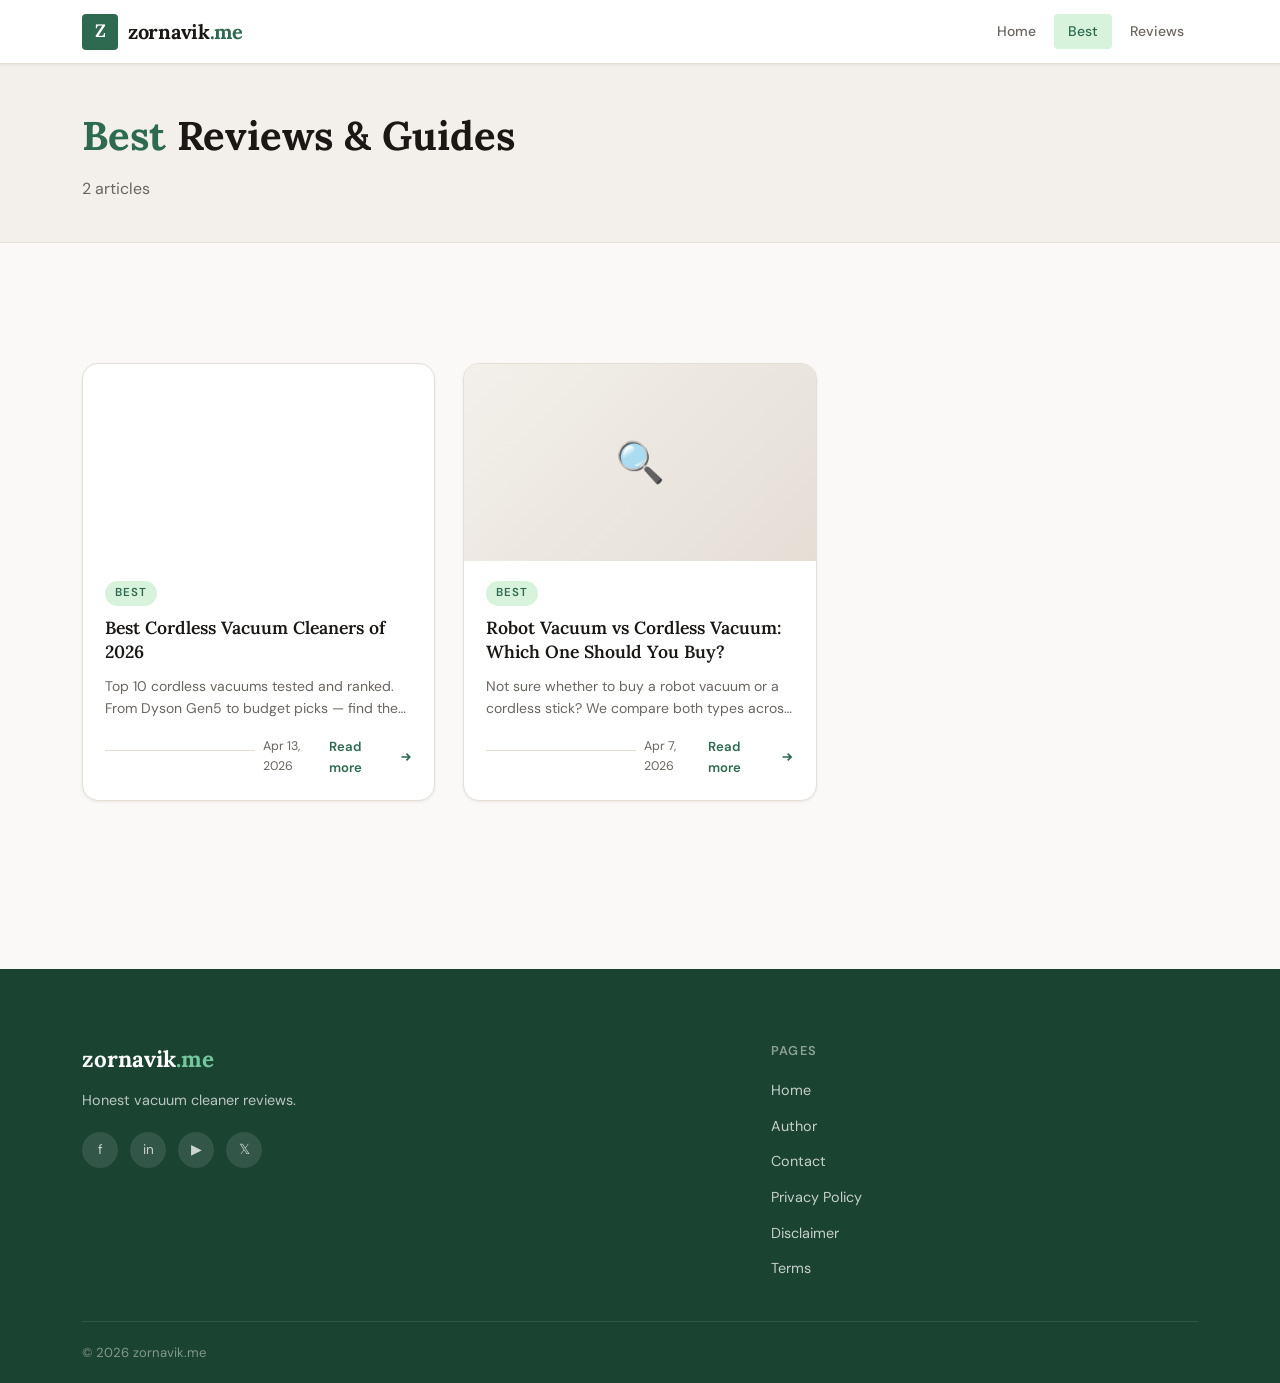
==== best/index.html @ 0a42aa4b "Add files via upload" ====
<!DOCTYPE html>
<html lang="en">
<head>
  <meta charset="UTF-8">
  <meta name="viewport" content="width=device-width, initial-scale=1.0">
  <title>Best Vacuum Reviews — Zornavik</title>
  <meta name="description" content="Browse all 'Best' vacuum cleaner picks and guides on Zornavik.me.">
  <link rel="canonical" href="https://zornavik.me/best/">
  <link rel="icon" href="/images/favicon.ico" type="image/x-icon">
  <link rel="stylesheet" href="/css/style.css">
</head>
<body class="page-category" data-category="best">
  <header id="site-header">
    <div class="container header-inner">
      <a href="/" class="site-logo"><div class="logo-icon">Z</div><span class="logo-text">zornavik<span>.me</span></span></a>
      <nav class="main-nav"><a href="/">Home</a></nav>
      <button class="nav-toggle" id="nav-toggle" aria-label="Toggle menu" aria-expanded="false">
        <svg viewBox="0 0 24 24" fill="none" stroke="currentColor" stroke-width="2"><path d="M3 6h18M3 12h18M3 18h18"/></svg>
      </button>
    </div>
  </header>
  <nav class="mobile-nav" id="mobile-nav"><a href="/">Home</a></nav>

  <main>
    <section class="category-hero">
      <div class="container">
        <h1 id="category-title">Best <span>Vacuum Picks</span></h1>
        <p><span id="category-count"></span></p>
      </div>
    </section>
    <section class="posts-section">
      <div class="container">
        <div class="loading-state" id="loading-indicator"><div class="spinner"></div></div>
        <div id="posts-container"></div>
        <nav id="pagination"></nav>
      </div>
    </section>
  </main>

  <footer id="site-footer">
    <div class="container">
      <div class="footer-grid">
        <div class="footer-brand">
          <span class="logo-text">zornavik<span>.me</span></span>
          <p>Honest vacuum cleaner reviews.</p>
          <div class="social-icons">
            <a href="https://facebook.com/zornavik.me" rel="noopener">f</a>
            <a href="https://instagram.com/zornavik.me" rel="noopener">in</a>
            <a href="https://youtube.com/@zornavikme" rel="noopener">▶</a>
            <a href="https://twitter.com/zornavikme" rel="noopener">𝕏</a>
          </div>
        </div>
        <div class="footer-links">
          <h4>Pages</h4>
          <ul>
            <li><a href="/">Home</a></li>
            <li><a href="/author/">Author</a></li>
            <li><a href="/contact/">Contact</a></li>
            <li><a href="/privacy-policy/">Privacy Policy</a></li>
            <li><a href="/disclaimer/">Disclaimer</a></li>
            <li><a href="/terms/">Terms</a></li>
          </ul>
        </div>
      </div>
      <div class="footer-bottom"><p>© <span id="footer-year"></span> zornavik.me</p></div>
    </div>
  </footer>
  <script src="/js/main.js"></script>
  <script>
    document.getElementById("footer-year").textContent = new Date().getFullYear();
    const observer = new MutationObserver(() => {
      const ind = document.getElementById("loading-indicator");
      if (ind) ind.style.display = "none";
    });
    const pc = document.getElementById("posts-container");
    if (pc) observer.observe(pc, { childList: true });
  </script>
</body>
</html>
---- css/style.css ----
/* ============================================================
   ZORNAVIK.ME — Main Stylesheet
   Font: Lora (body/blog) + DM Sans (UI/nav)
   Color: Warm neutral base, deep forest green accent
   ============================================================ */

@import url('https://fonts.googleapis.com/css2?family=Lora:ital,wght@0,400;0,500;0,600;0,700;1,400;1,500&family=DM+Sans:wght@300;400;500;600;700&display=swap');

/* ── CSS Variables ── */
:root {
  --color-bg:         #faf9f7;
  --color-bg-alt:     #f3f0eb;
  --color-surface:    #ffffff;
  --color-border:     #e4ded5;
  --color-text:       #1a1714;
  --color-text-muted: #6b6560;
  --color-accent:     #2d6a4f;
  --color-accent-dark:#1b4332;
  --color-accent-soft:#d8f3dc;
  --color-link:       #2d6a4f;
  --color-link-hover: #1b4332;

  --font-ui:    'DM Sans', sans-serif;
  --font-body:  'Lora', Georgia, serif;

  --radius-sm:  4px;
  --radius-md:  8px;
  --radius-lg:  16px;

  --shadow-sm:  0 1px 3px rgba(0,0,0,0.07);
  --shadow-md:  0 4px 16px rgba(0,0,0,0.09);
  --shadow-lg:  0 8px 32px rgba(0,0,0,0.12);

  --container:  1180px;
  --gap:        clamp(16px, 3vw, 32px);

  --nav-h:      64px;
}

/* ── Reset ── */
*, *::before, *::after { box-sizing: border-box; margin: 0; padding: 0; }
html { scroll-behavior: smooth; -webkit-text-size-adjust: 100%; }
body {
  font-family: var(--font-ui);
  background: var(--color-bg);
  color: var(--color-text);
  line-height: 1.6;
  font-size: 16px;
  -webkit-font-smoothing: antialiased;
}
img { max-width: 100%; height: auto; display: block; }
a { color: var(--color-link); text-decoration: none; }
a:hover { color: var(--color-link-hover); }

/* ── Container ── */
.container {
  width: 100%;
  max-width: var(--container);
  margin-inline: auto;
  padding-inline: var(--gap);
}

/* ============================================================
   HEADER / NAV
   ============================================================ */
#site-header {
  position: sticky;
  top: 0;
  z-index: 1000;
  background: var(--color-surface);
  border-bottom: 1px solid var(--color-border);
  height: var(--nav-h);
  box-shadow: var(--shadow-sm);
}

.header-inner {
  display: flex;
  align-items: center;
  justify-content: space-between;
  height: 100%;
}

/* Logo */
.site-logo {
  display: flex;
  align-items: center;
  gap: 10px;
  text-decoration: none;
  flex-shrink: 0;
}
.site-logo .logo-icon {
  width: 36px;
  height: 36px;
  background: var(--color-accent);
  border-radius: var(--radius-sm);
  display: flex;
  align-items: center;
  justify-content: center;
  color: #fff;
  font-size: 18px;
  font-family: var(--font-body);
  font-weight: 700;
  letter-spacing: -1px;
}
.site-logo .logo-text {
  font-family: var(--font-body);
  font-size: 1.25rem;
  font-weight: 700;
  color: var(--color-text);
  letter-spacing: -0.3px;
}
.site-logo .logo-text span {
  color: var(--color-accent);
}

/* Nav */
.main-nav {
  display: flex;
  align-items: center;
  gap: 4px;
}
.main-nav a {
  font-family: var(--font-ui);
  font-size: 0.875rem;
  font-weight: 500;
  color: var(--color-text-muted);
  padding: 6px 14px;
  border-radius: var(--radius-sm);
  transition: color 0.2s, background 0.2s;
  text-transform: capitalize;
  white-space: nowrap;
}
.main-nav a:hover,
.main-nav a.active {
  color: var(--color-accent);
  background: var(--color-accent-soft);
}

/* Mobile hamburger */
.nav-toggle {
  display: none;
  background: none;
  border: none;
  cursor: pointer;
  padding: 6px;
  color: var(--color-text);
}
.nav-toggle svg { width: 22px; height: 22px; }

/* Mobile nav overlay */
.mobile-nav {
  display: none;
  position: fixed;
  inset: var(--nav-h) 0 0 0;
  background: var(--color-surface);
  z-index: 999;
  padding: 24px var(--gap);
  flex-direction: column;
  gap: 4px;
  border-top: 1px solid var(--color-border);
  animation: slideDown 0.25s ease;
}
.mobile-nav.open { display: flex; }
.mobile-nav a {
  font-size: 1rem;
  font-weight: 500;
  color: var(--color-text);
  padding: 12px 16px;
  border-radius: var(--radius-md);
  transition: background 0.2s, color 0.2s;
  text-transform: capitalize;
}
.mobile-nav a:hover { background: var(--color-accent-soft); color: var(--color-accent); }

@keyframes slideDown {
  from { opacity: 0; transform: translateY(-8px); }
  to   { opacity: 1; transform: translateY(0); }
}

/* ============================================================
   HOME PAGE
   ============================================================ */

/* Hero */
.home-hero {
  background: linear-gradient(135deg, var(--color-accent-dark) 0%, var(--color-accent) 100%);
  padding: clamp(48px, 8vw, 96px) 0 clamp(40px, 7vw, 80px);
  color: #fff;
  text-align: center;
  position: relative;
  overflow: hidden;
}
.home-hero::before {
  content: '';
  position: absolute;
  inset: 0;
  background: url("data:image/svg+xml,%3Csvg width='60' height='60' viewBox='0 0 60 60' xmlns='http://www.w3.org/2000/svg'%3E%3Cg fill='none' fill-rule='evenodd'%3E%3Cg fill='%23ffffff' fill-opacity='0.04'%3E%3Cpath d='M36 34v-4h-2v4h-4v2h4v4h2v-4h4v-2h-4zm0-30V0h-2v4h-4v2h4v4h2V6h4V4h-4zM6 34v-4H4v4H0v2h4v4h2v-4h4v-2H6zM6 4V0H4v4H0v2h4v4h2V6h4V4H6z'/%3E%3C/g%3E%3C/g%3E%3C/svg%3E");
}
.home-hero h1 {
  font-family: var(--font-body);
  font-size: clamp(2rem, 5vw, 3.25rem);
  font-weight: 700;
  line-height: 1.2;
  margin-bottom: 16px;
  position: relative;
}
.home-hero p {
  font-size: clamp(1rem, 2vw, 1.2rem);
  opacity: 0.88;
  max-width: 560px;
  margin: 0 auto;
  position: relative;
  line-height: 1.65;
}

/* Posts grid section */
.posts-section {
  padding: clamp(40px, 6vw, 72px) 0;
}
.section-header {
  display: flex;
  align-items: center;
  justify-content: space-between;
  margin-bottom: 32px;
  flex-wrap: wrap;
  gap: 12px;
}
.section-title {
  font-family: var(--font-body);
  font-size: 1.6rem;
  font-weight: 600;
  color: var(--color-text);
}
.section-title span {
  color: var(--color-accent);
}

/* Post cards grid */
.posts-grid {
  display: grid;
  grid-template-columns: repeat(3, 1fr);
  gap: 28px;
}

.post-card {
  background: var(--color-surface);
  border-radius: var(--radius-lg);
  overflow: hidden;
  border: 1px solid var(--color-border);
  box-shadow: var(--shadow-sm);
  transition: transform 0.25s ease, box-shadow 0.25s ease;
  display: flex;
  flex-direction: column;
}
.post-card:hover {
  transform: translateY(-4px);
  box-shadow: var(--shadow-lg);
}
.post-card .card-img {
  width: 100%;
  aspect-ratio: 16/9;
  object-fit: cover;
  background: var(--color-bg-alt);
}
.post-card .card-img-placeholder {
  width: 100%;
  aspect-ratio: 16/9;
  background: linear-gradient(135deg, var(--color-bg-alt), var(--color-border));
  display: flex;
  align-items: center;
  justify-content: center;
  color: var(--color-text-muted);
  font-size: 2.5rem;
}
.post-card .card-body {
  padding: 20px 22px 22px;
  display: flex;
  flex-direction: column;
  flex: 1;
}
.post-card .card-category {
  display: inline-block;
  font-size: 0.72rem;
  font-weight: 600;
  letter-spacing: 0.08em;
  text-transform: uppercase;
  color: var(--color-accent);
  background: var(--color-accent-soft);
  padding: 3px 10px;
  border-radius: 20px;
  margin-bottom: 10px;
  width: fit-content;
}
.post-card h2, .post-card .card-title {
  font-family: var(--font-body);
  font-size: 1.1rem;
  font-weight: 600;
  line-height: 1.4;
  color: var(--color-text);
  margin-bottom: 10px;
  flex: 1;
}
.post-card h2 a { color: inherit; }
.post-card h2 a:hover { color: var(--color-accent); }
.post-card .card-excerpt {
  font-size: 0.875rem;
  color: var(--color-text-muted);
  line-height: 1.6;
  margin-bottom: 16px;
  display: -webkit-box;
  -webkit-line-clamp: 2;
  -webkit-box-orient: vertical;
  overflow: hidden;
}
.post-card .card-meta {
  font-size: 0.78rem;
  color: var(--color-text-muted);
  display: flex;
  align-items: center;
  gap: 8px;
  margin-top: auto;
}
.post-card .card-meta::before {
  content: '';
  display: block;
  height: 1px;
  background: var(--color-border);
  width: 100%;
  margin-bottom: 12px;
}
.post-card .card-meta-row {
  display: flex;
  justify-content: space-between;
  width: 100%;
  align-items: center;
}

/* Read more button */
.btn-read-more {
  display: inline-flex;
  align-items: center;
  gap: 6px;
  font-size: 0.82rem;
  font-weight: 600;
  color: var(--color-accent);
  text-decoration: none;
  transition: gap 0.2s;
}
.btn-read-more:hover { gap: 10px; color: var(--color-accent-dark); }
.btn-read-more svg { width: 14px; height: 14px; }

/* Pagination */
.pagination {
  display: flex;
  justify-content: center;
  align-items: center;
  gap: 8px;
  margin-top: 48px;
  flex-wrap: wrap;
}
.pagination a,
.pagination span {
  display: flex;
  align-items: center;
  justify-content: center;
  min-width: 40px;
  height: 40px;
  padding: 0 12px;
  border-radius: var(--radius-md);
  font-size: 0.875rem;
  font-weight: 500;
  border: 1px solid var(--color-border);
  background: var(--color-surface);
  color: var(--color-text-muted);
  transition: all 0.2s;
}
.pagination a:hover { border-color: var(--color-accent); color: var(--color-accent); }
.pagination .active {
  background: var(--color-accent);
  border-color: var(--color-accent);
  color: #fff;
}
.pagination .disabled { opacity: 0.4; pointer-events: none; }

/* Empty state */
.no-posts {
  text-align: center;
  padding: 64px 0;
  color: var(--color-text-muted);
}
.no-posts h3 { font-size: 1.3rem; margin-bottom: 8px; }

/* ============================================================
   FOOTER
   ============================================================ */
#site-footer {
  background: var(--color-accent-dark);
  color: rgba(255,255,255,0.85);
  padding: clamp(40px, 6vw, 72px) 0 0;
  margin-top: clamp(48px, 8vw, 96px);
}
.footer-grid {
  display: grid;
  grid-template-columns: 1.5fr 1fr;
  gap: 48px;
  padding-bottom: 40px;
  border-bottom: 1px solid rgba(255,255,255,0.1);
}
.footer-brand .logo-text {
  font-family: var(--font-body);
  font-size: 1.4rem;
  font-weight: 700;
  color: #fff;
  display: block;
  margin-bottom: 12px;
}
.footer-brand .logo-text span { color: #74c69d; }
.footer-brand p {
  font-size: 0.9rem;
  line-height: 1.65;
  color: rgba(255,255,255,0.7);
  max-width: 340px;
}
.footer-links h4 {
  font-size: 0.8rem;
  font-weight: 600;
  letter-spacing: 0.1em;
  text-transform: uppercase;
  color: rgba(255,255,255,0.5);
  margin-bottom: 16px;
}
.footer-links ul { list-style: none; }
.footer-links li + li { margin-top: 10px; }
.footer-links a {
  color: rgba(255,255,255,0.75);
  font-size: 0.9rem;
  transition: color 0.2s;
}
.footer-links a:hover { color: #74c69d; }

/* Social icons */
.social-icons {
  display: flex;
  gap: 12px;
  margin-top: 20px;
}
.social-icons a {
  width: 36px;
  height: 36px;
  border-radius: 50%;
  background: rgba(255,255,255,0.1);
  display: flex;
  align-items: center;
  justify-content: center;
  color: rgba(255,255,255,0.75);
  font-size: 0.85rem;
  transition: background 0.2s, color 0.2s;
}
.social-icons a:hover { background: #74c69d; color: var(--color-accent-dark); }

.footer-bottom {
  padding: 20px 0;
  display: flex;
  justify-content: space-between;
  align-items: center;
  flex-wrap: wrap;
  gap: 12px;
}
.footer-bottom p { font-size: 0.82rem; color: rgba(255,255,255,0.45); }
.footer-bottom a { color: rgba(255,255,255,0.55); transition: color 0.2s; }
.footer-bottom a:hover { color: #74c69d; }

/* ============================================================
   BLOG POST PAGE
   ============================================================ */
.blog-layout {
  padding: clamp(32px, 5vw, 64px) 0 clamp(48px, 8vw, 96px);
}
.blog-layout .container {
  max-width: 820px;
}

/* Blog meta header */
.blog-post-header {
  margin-bottom: 36px;
}
.blog-post-header .post-category-link {
  display: inline-block;
  font-size: 0.75rem;
  font-weight: 600;
  letter-spacing: 0.08em;
  text-transform: uppercase;
  color: var(--color-accent);
  background: var(--color-accent-soft);
  padding: 4px 12px;
  border-radius: 20px;
  margin-bottom: 16px;
  text-decoration: none;
  transition: background 0.2s;
}
.blog-post-header .post-category-link:hover { background: #b7e4c7; }
.blog-post-header h1 {
  font-family: var(--font-body);
  font-size: clamp(1.7rem, 4vw, 2.6rem);
  font-weight: 700;
  line-height: 1.25;
  color: var(--color-text);
  margin-bottom: 20px;
  letter-spacing: -0.3px;
}
.post-meta-bar {
  display: flex;
  align-items: center;
  gap: 16px;
  font-size: 0.85rem;
  color: var(--color-text-muted);
  flex-wrap: wrap;
  padding-bottom: 24px;
  border-bottom: 2px solid var(--color-border);
}
.post-meta-bar .author-info {
  display: flex;
  align-items: center;
  gap: 8px;
}
.post-meta-bar .author-avatar {
  width: 32px;
  height: 32px;
  border-radius: 50%;
  background: var(--color-accent-soft);
  display: flex;
  align-items: center;
  justify-content: center;
  font-size: 0.75rem;
  font-weight: 700;
  color: var(--color-accent);
}
.post-meta-bar .sep { color: var(--color-border); }

/* Featured image */
.blog-featured-img {
  width: 100%;
  border-radius: var(--radius-lg);
  margin-bottom: 40px;
  object-fit: cover;
  max-height: 480px;
}

/* ============================================================
   BLOG CONTENT STYLES — .blog-css wrapper
   ============================================================ */
.blog-css {
  font-family: var(--font-body);
  font-size: 1.0625rem;
  line-height: 1.85;
  color: #2a2724;
  letter-spacing: 0.01em;
}

/* Headings */
.blog-css h1,
.blog-css h2,
.blog-css h3,
.blog-css h4,
.blog-css h5,
.blog-css h6 {
  font-family: var(--font-body);
  color: var(--color-text);
  line-height: 1.3;
  font-weight: 700;
  scroll-margin-top: calc(var(--nav-h) + 16px);
}
.blog-css h1 { font-size: clamp(1.6rem, 3.5vw, 2.2rem); margin: 0 0 24px; }
.blog-css h2 {
  font-size: clamp(1.3rem, 3vw, 1.75rem);
  margin: 52px 0 20px;
  padding-bottom: 10px;
  border-bottom: 2px solid var(--color-border);
  position: relative;
}
.blog-css h2::after {
  content: '';
  position: absolute;
  left: 0; bottom: -2px;
  width: 48px; height: 2px;
  background: var(--color-accent);
}
.blog-css h3 { font-size: clamp(1.1rem, 2.5vw, 1.35rem); margin: 36px 0 14px; }
.blog-css h4 { font-size: 1.05rem; margin: 28px 0 10px; font-weight: 600; }
.blog-css h5, .blog-css h6 { font-size: 1rem; margin: 24px 0 10px; font-weight: 600; }

/* Paragraphs */
.blog-css p {
  margin: 0 0 1.6em;
}
.blog-css p:last-child { margin-bottom: 0; }

/* Links */
.blog-css a {
  color: var(--color-accent);
  text-decoration: underline;
  text-decoration-thickness: 1px;
  text-underline-offset: 3px;
  transition: color 0.2s;
}
.blog-css a:hover { color: var(--color-accent-dark); }

/* Strong / em */
.blog-css strong { font-weight: 700; color: var(--color-text); }
.blog-css em { font-style: italic; }

/* HR */
.blog-css hr {
  border: none;
  border-top: 2px solid var(--color-border);
  margin: 44px 0;
}

/* Lists */
.blog-css ul,
.blog-css ol {
  margin: 0 0 1.6em 1.4em;
  padding: 0;
}
.blog-css li {
  margin-bottom: 0.5em;
  padding-left: 4px;
}
.blog-css ul li::marker { color: var(--color-accent); font-size: 1.1em; }
.blog-css ol li::marker { color: var(--color-accent); font-weight: 700; }

/* Nested lists */
.blog-css ul ul,
.blog-css ol ol,
.blog-css ul ol,
.blog-css ol ul {
  margin-top: 0.4em;
  margin-bottom: 0.4em;
}

/* Blockquote */
.blog-css blockquote {
  margin: 32px 0;
  padding: 20px 28px;
  border-left: 4px solid var(--color-accent);
  background: var(--color-accent-soft);
  border-radius: 0 var(--radius-md) var(--radius-md) 0;
  font-style: italic;
  color: #3a3530;
}
.blog-css blockquote p { margin-bottom: 0; }
.blog-css blockquote cite {
  display: block;
  margin-top: 10px;
  font-style: normal;
  font-size: 0.85rem;
  color: var(--color-text-muted);
}

/* Code */
.blog-css code {
  font-family: 'Courier New', monospace;
  font-size: 0.875em;
  background: var(--color-bg-alt);
  border: 1px solid var(--color-border);
  border-radius: var(--radius-sm);
  padding: 2px 6px;
  color: #b5221e;
}
.blog-css pre {
  background: #1a1714;
  border-radius: var(--radius-md);
  padding: 20px 24px;
  overflow-x: auto;
  margin: 28px 0;
}
.blog-css pre code {
  background: none;
  border: none;
  color: #d4c8bc;
  font-size: 0.875rem;
  padding: 0;
}

/* Images */
.blog-css img {
  max-width: 100%;
  height: auto;
  border-radius: var(--radius-md);
  margin: 28px auto;
  display: block;
  box-shadow: var(--shadow-md);
}
.blog-css figure {
  margin: 32px 0;
}
.blog-css figcaption {
  text-align: center;
  font-size: 0.85rem;
  color: var(--color-text-muted);
  margin-top: 10px;
  font-style: italic;
}

/* Video embeds */
.blog-css .video-wrapper {
  position: relative;
  width: 100%;
  padding-top: 56.25%;
  margin: 32px 0;
  border-radius: var(--radius-md);
  overflow: hidden;
  box-shadow: var(--shadow-md);
}
.blog-css .video-wrapper iframe {
  position: absolute;
  inset: 0;
  width: 100%;
  height: 100%;
  border: none;
}

/* Tables */
.blog-css table {
  width: 100%;
  border-collapse: collapse;
  margin: 32px 0;
  font-size: 0.9rem;
  font-family: var(--font-ui);
  border-radius: var(--radius-md);
  overflow: hidden;
  box-shadow: var(--shadow-sm);
}
.blog-css thead { background: var(--color-accent); color: #fff; }
.blog-css th {
  padding: 14px 18px;
  text-align: left;
  font-weight: 600;
  font-size: 0.82rem;
  letter-spacing: 0.04em;
  text-transform: uppercase;
}
.blog-css td {
  padding: 12px 18px;
  border-bottom: 1px solid var(--color-border);
  color: var(--color-text);
}
.blog-css tr:last-child td { border-bottom: none; }
.blog-css tbody tr:nth-child(even) { background: var(--color-bg-alt); }
.blog-css tbody tr:hover { background: var(--color-accent-soft); }

/* Pro/Con lists — special styling */
.blog-css .pros-cons {
  display: grid;
  grid-template-columns: 1fr 1fr;
  gap: 20px;
  margin: 28px 0;
}
.blog-css .pros,
.blog-css .cons {
  border-radius: var(--radius-md);
  padding: 18px 20px;
}
.blog-css .pros {
  background: #f0fff4;
  border: 1px solid #b7e4c7;
}
.blog-css .cons {
  background: #fff5f5;
  border: 1px solid #fdd;
}
.blog-css .pros h4 { color: #276749; margin: 0 0 10px; font-size: 0.9rem; }
.blog-css .cons h4 { color: #c0392b; margin: 0 0 10px; font-size: 0.9rem; }
.blog-css .pros ul, .blog-css .cons ul { margin: 0 0 0 1.2em; }

/* Rating box */
.blog-css .rating-box {
  background: var(--color-bg-alt);
  border: 2px solid var(--color-border);
  border-radius: var(--radius-lg);
  padding: 24px 28px;
  margin: 32px 0;
  display: flex;
  align-items: center;
  gap: 24px;
  flex-wrap: wrap;
}
.blog-css .rating-score {
  font-family: var(--font-body);
  font-size: 3rem;
  font-weight: 700;
  color: var(--color-accent);
  line-height: 1;
}
.blog-css .rating-label { font-size: 0.85rem; color: var(--color-text-muted); }

/* Info box */
.blog-css .info-box {
  background: #eff8ff;
  border: 1px solid #bfdbfe;
  border-left: 4px solid #3b82f6;
  border-radius: 0 var(--radius-md) var(--radius-md) 0;
  padding: 16px 20px;
  margin: 28px 0;
  font-size: 0.95rem;
}

/* Warning box */
.blog-css .warning-box {
  background: #fffbeb;
  border: 1px solid #fde68a;
  border-left: 4px solid #f59e0b;
  border-radius: 0 var(--radius-md) var(--radius-md) 0;
  padding: 16px 20px;
  margin: 28px 0;
  font-size: 0.95rem;
}

/* Tip box */
.blog-css .tip-box {
  background: var(--color-accent-soft);
  border: 1px solid #b7e4c7;
  border-left: 4px solid var(--color-accent);
  border-radius: 0 var(--radius-md) var(--radius-md) 0;
  padding: 16px 20px;
  margin: 28px 0;
  font-size: 0.95rem;
}

/* Table of Contents */
.blog-css .toc {
  background: var(--color-bg-alt);
  border: 1px solid var(--color-border);
  border-radius: var(--radius-lg);
  padding: 22px 28px;
  margin: 0 0 40px;
  display: inline-block;
  min-width: 260px;
  max-width: 100%;
}
.blog-css .toc-title {
  font-family: var(--font-ui);
  font-size: 0.8rem;
  font-weight: 700;
  letter-spacing: 0.1em;
  text-transform: uppercase;
  color: var(--color-text-muted);
  margin-bottom: 12px;
}
.blog-css .toc ol {
  margin: 0 0 0 1.2em;
  counter-reset: none;
}
.blog-css .toc li { margin-bottom: 6px; font-size: 0.92rem; }
.blog-css .toc a {
  color: var(--color-accent);
  text-decoration: none;
}
.blog-css .toc a:hover { text-decoration: underline; }

/* ============================================================
   CATEGORY PAGE
   ============================================================ */
.category-hero {
  background: var(--color-bg-alt);
  padding: 40px 0;
  border-bottom: 1px solid var(--color-border);
  margin-bottom: 48px;
}
.category-hero h1 {
  font-family: var(--font-body);
  font-size: clamp(1.8rem, 4vw, 2.5rem);
  font-weight: 700;
  margin-bottom: 8px;
  text-transform: capitalize;
}
.category-hero h1 span { color: var(--color-accent); }
.category-hero p { color: var(--color-text-muted); font-size: 1rem; }

/* ============================================================
   STATIC PAGES (author, contact, privacy, etc)
   ============================================================ */
.static-page {
  padding: clamp(40px, 6vw, 80px) 0 clamp(48px, 8vw, 96px);
}
.static-page .container { max-width: 760px; }

.page-hero {
  margin-bottom: 40px;
  padding-bottom: 28px;
  border-bottom: 2px solid var(--color-border);
}
.page-hero h1 {
  font-family: var(--font-body);
  font-size: clamp(1.8rem, 4vw, 2.5rem);
  font-weight: 700;
  margin-bottom: 10px;
}
.page-hero .page-meta { color: var(--color-text-muted); font-size: 0.9rem; }

.page-content {
  font-family: var(--font-body);
  font-size: 1.0625rem;
  line-height: 1.82;
  color: #2a2724;
}
.page-content h2 {
  font-size: 1.45rem;
  margin: 44px 0 18px;
  padding-bottom: 10px;
  border-bottom: 2px solid var(--color-border);
  position: relative;
}
.page-content h2::after {
  content: '';
  position: absolute;
  left: 0; bottom: -2px;
  width: 40px; height: 2px;
  background: var(--color-accent);
}
.page-content h3 { font-size: 1.15rem; margin: 32px 0 12px; }
.page-content p { margin: 0 0 1.5em; }
.page-content ul, .page-content ol { margin: 0 0 1.5em 1.4em; }
.page-content li { margin-bottom: 6px; }

/* Author card */
.author-card {
  display: flex;
  gap: 24px;
  background: var(--color-bg-alt);
  border: 1px solid var(--color-border);
  border-radius: var(--radius-lg);
  padding: 28px;
  margin-bottom: 40px;
  align-items: flex-start;
}
.author-avatar-lg {
  width: 80px;
  height: 80px;
  min-width: 80px;
  border-radius: 50%;
  background: var(--color-accent);
  display: flex;
  align-items: center;
  justify-content: center;
  font-family: var(--font-body);
  font-size: 2rem;
  font-weight: 700;
  color: #fff;
}
.author-card-info h2 {
  font-family: var(--font-body);
  font-size: 1.4rem;
  margin-bottom: 6px;
  border: none;
}
.author-card-info h2::after { display: none; }
.author-card-info .author-role {
  color: var(--color-accent);
  font-size: 0.85rem;
  font-weight: 600;
  margin-bottom: 10px;
  font-family: var(--font-ui);
}
.author-card-info p { margin-bottom: 0; font-size: 0.95rem; color: var(--color-text-muted); }

/* Contact form */
.contact-form {
  margin-top: 36px;
}
.form-group {
  margin-bottom: 20px;
}
.form-group label {
  display: block;
  font-size: 0.875rem;
  font-weight: 600;
  margin-bottom: 7px;
  color: var(--color-text);
}
.form-group input,
.form-group textarea,
.form-group select {
  width: 100%;
  padding: 12px 16px;
  border: 1px solid var(--color-border);
  border-radius: var(--radius-md);
  background: var(--color-surface);
  font-size: 1rem;
  font-family: var(--font-ui);
  color: var(--color-text);
  transition: border-color 0.2s, box-shadow 0.2s;
  outline: none;
}
.form-group input:focus,
.form-group textarea:focus {
  border-color: var(--color-accent);
  box-shadow: 0 0 0 3px rgba(45,106,79,0.12);
}
.form-group textarea { resize: vertical; min-height: 140px; }
.btn-submit {
  display: inline-flex;
  align-items: center;
  gap: 8px;
  background: var(--color-accent);
  color: #fff;
  font-size: 0.95rem;
  font-weight: 600;
  padding: 13px 28px;
  border-radius: var(--radius-md);
  border: none;
  cursor: pointer;
  transition: background 0.2s, transform 0.15s;
  font-family: var(--font-ui);
}
.btn-submit:hover { background: var(--color-accent-dark); transform: translateY(-1px); }

/* Contact info blocks */
.contact-blocks {
  display: grid;
  grid-template-columns: repeat(auto-fit, minmax(200px, 1fr));
  gap: 20px;
  margin: 36px 0;
}
.contact-block {
  background: var(--color-bg-alt);
  border: 1px solid var(--color-border);
  border-radius: var(--radius-lg);
  padding: 22px;
}
.contact-block .icon {
  font-size: 1.5rem;
  margin-bottom: 10px;
}
.contact-block h4 {
  font-size: 0.85rem;
  font-weight: 600;
  color: var(--color-text-muted);
  margin-bottom: 4px;
  font-family: var(--font-ui);
  text-transform: uppercase;
  letter-spacing: 0.06em;
}
.contact-block a {
  font-size: 0.95rem;
  color: var(--color-accent);
  font-weight: 500;
}

/* Affiliate / disclaimer notice */
.notice-box {
  background: #fffbeb;
  border: 1px solid #fde68a;
  border-radius: var(--radius-md);
  padding: 14px 18px;
  font-size: 0.87rem;
  color: #78350f;
  margin-bottom: 32px;
  display: flex;
  gap: 10px;
  align-items: flex-start;
}
.notice-box .notice-icon { font-size: 1rem; flex-shrink: 0; margin-top: 1px; }

/* ============================================================
   RESPONSIVE
   ============================================================ */
@media (max-width: 900px) {
  .posts-grid { grid-template-columns: repeat(2, 1fr); }
  .footer-grid { grid-template-columns: 1fr; gap: 32px; }
}

@media (max-width: 640px) {
  .posts-grid { grid-template-columns: 1fr; }
  .blog-css .pros-cons { grid-template-columns: 1fr; }
  .main-nav { display: none; }
  .nav-toggle { display: flex; }
  .author-card { flex-direction: column; }
}

@media (max-width: 480px) {
  .blog-css table { font-size: 0.8rem; }
  .blog-css th, .blog-css td { padding: 10px 12px; }
}

/* ============================================================
   UTILITIES
   ============================================================ */
.sr-only {
  position: absolute; width: 1px; height: 1px;
  padding: 0; margin: -1px; overflow: hidden;
  clip: rect(0,0,0,0); white-space: nowrap; border: 0;
}
.text-center { text-align: center; }
.mt-0 { margin-top: 0 !important; }

/* Lazy loading fade */
.lazy-fade { opacity: 0; transition: opacity 0.4s ease; }
.lazy-fade.loaded { opacity: 1; }

/* Loading spinner */
.spinner {
  display: inline-block;
  width: 32px; height: 32px;
  border: 3px solid var(--color-border);
  border-top-color: var(--color-accent);
  border-radius: 50%;
  animation: spin 0.8s linear infinite;
}
@keyframes spin { to { transform: rotate(360deg); } }

.loading-state {
  display: flex;
  justify-content: center;
  padding: 64px 0;
}
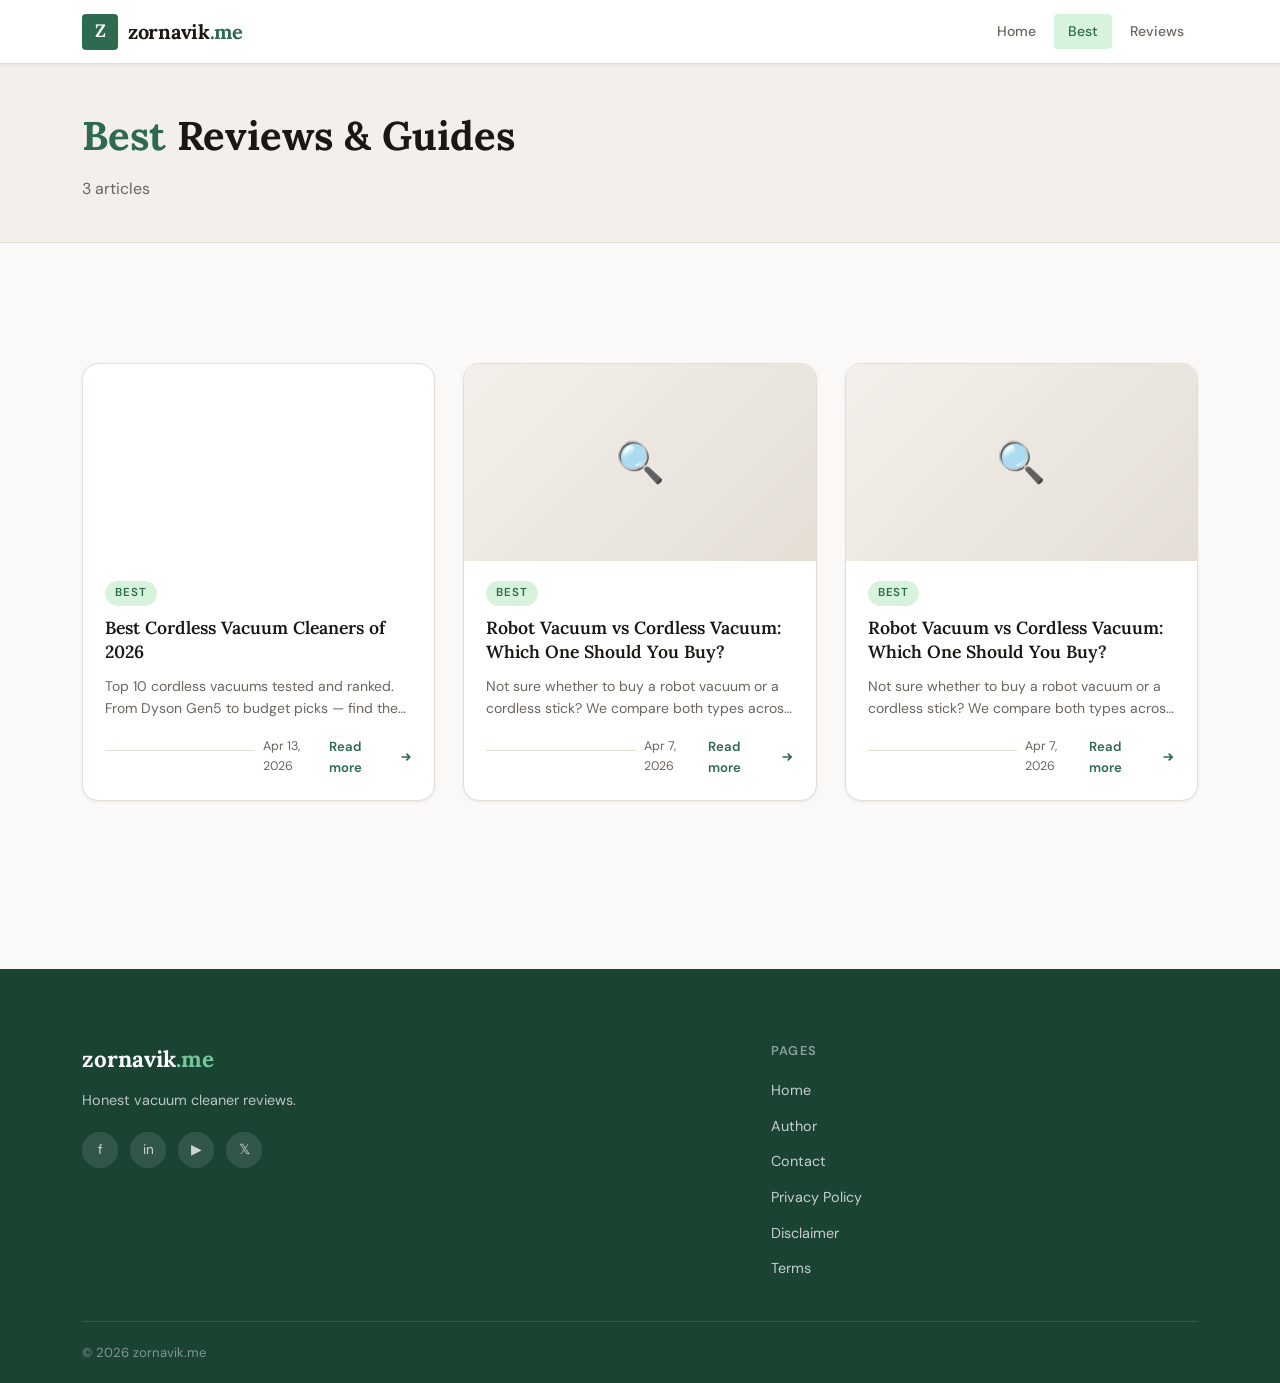
==== commit c52ed31f: "index.html" ====
--- a/best/index.html
+++ b/best/index.html
@@ -24,7 +24,7 @@
   <main>
     <section class="category-hero">
       <div class="container">
-        <h1 id="category-title">Best <span>Vacuum Picks</span></h1>
+        <h1 id="category-title">Best 2 <span>Vacuum Picks</span></h1>
         <p><span id="category-count"></span></p>
       </div>
     </section>
